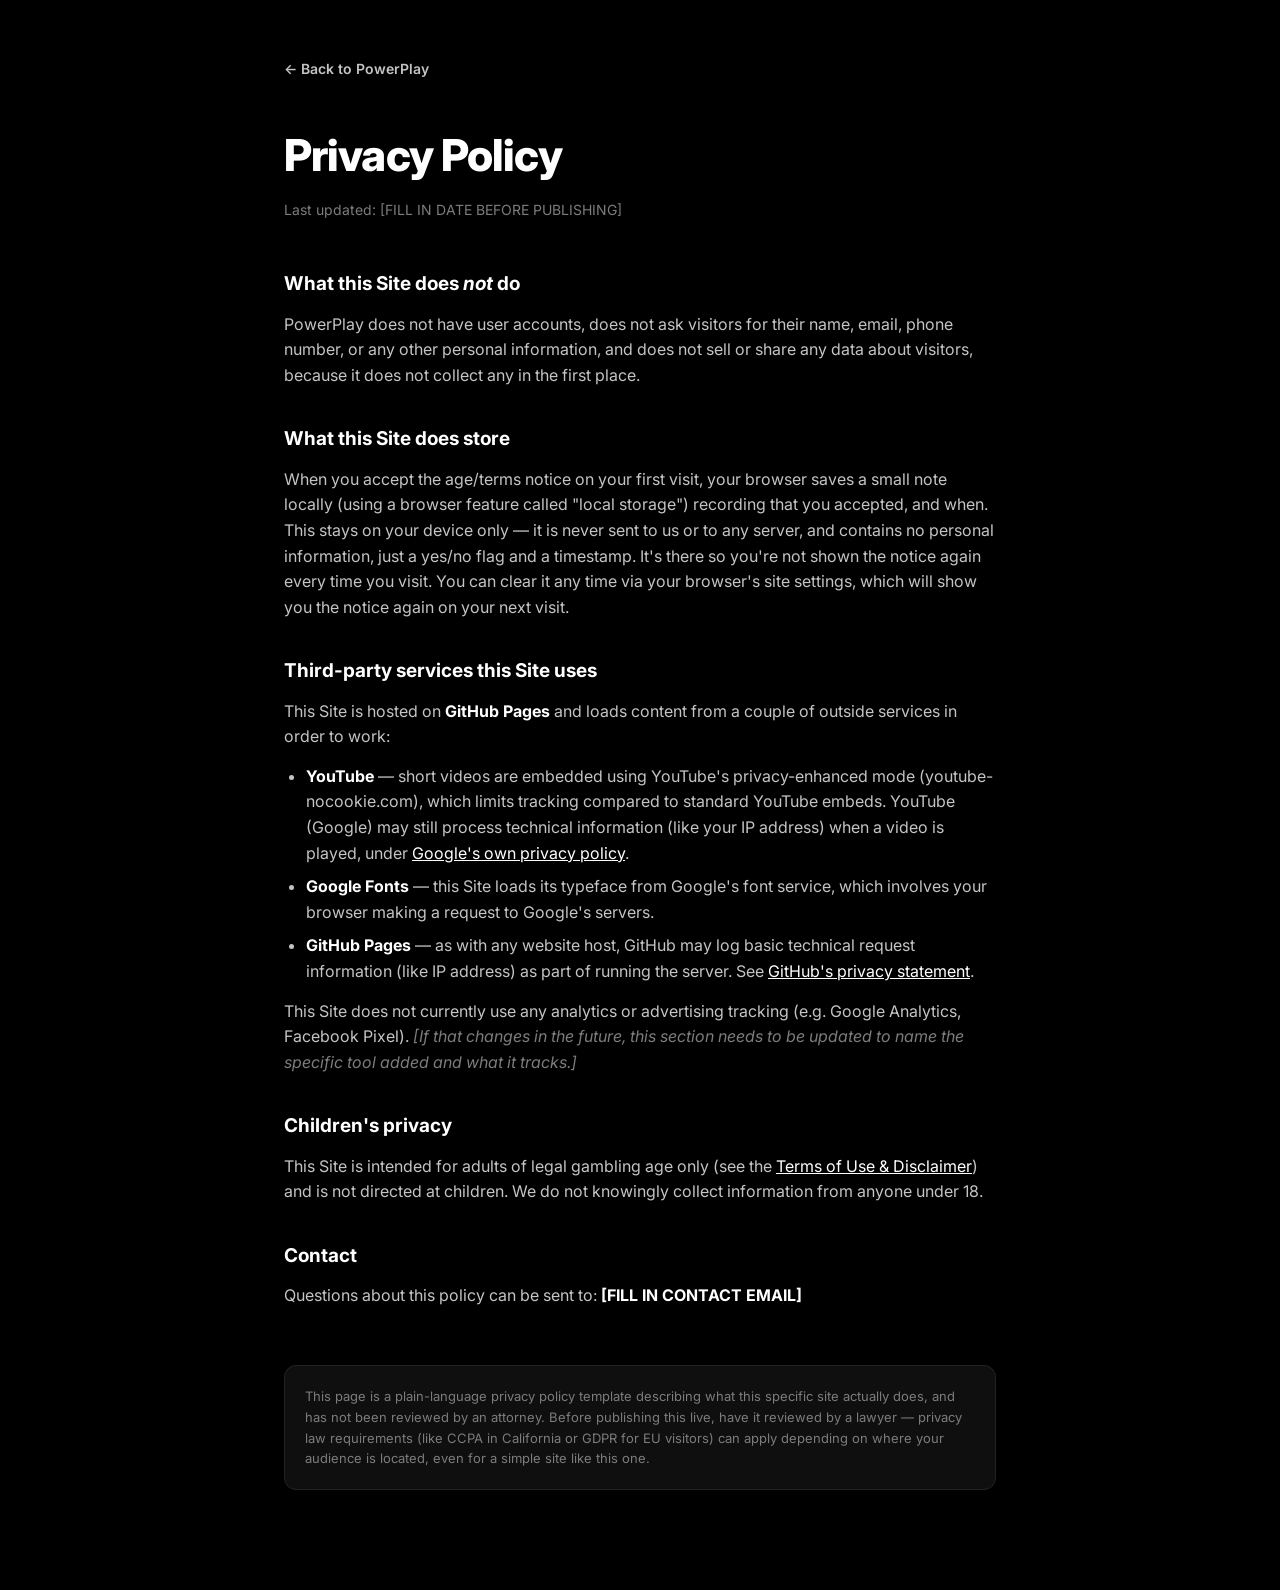
==== privacy.html @ 1d5e3ff7 "Add files via upload" ====
<!DOCTYPE html>
<html lang="en">
<head>
<meta charset="UTF-8">
<meta name="viewport" content="width=device-width, initial-scale=1.0">
<title>Privacy Policy — PowerPlay</title>
<link href="https://fonts.googleapis.com/css2?family=Inter:wght@400;500;600;700;800&display=swap" rel="stylesheet">
<link rel="stylesheet" href="legal.css">
</head>
<body>
<div class="legal-wrap">
  <a href="index.html" class="back-link">&larr; Back to PowerPlay</a>
  <h1>Privacy Policy</h1>
  <p class="effective-date">Last updated: [FILL IN DATE BEFORE PUBLISHING]</p>

  <section>
    <h2>What this Site does <em>not</em> do</h2>
    <p>PowerPlay does not have user accounts, does not ask visitors for their name, email,
    phone number, or any other personal information, and does not sell or share any data about
    visitors, because it does not collect any in the first place.</p>
  </section>

  <section>
    <h2>What this Site does store</h2>
    <p>When you accept the age/terms notice on your first visit, your browser saves a small note
    locally (using a browser feature called "local storage") recording that you accepted, and
    when. This stays on your device only — it is never sent to us or to any server, and contains
    no personal information, just a yes/no flag and a timestamp. It's there so you're not shown
    the notice again every time you visit. You can clear it any time via your browser's site
    settings, which will show you the notice again on your next visit.</p>
  </section>

  <section>
    <h2>Third-party services this Site uses</h2>
    <p>This Site is hosted on <strong>GitHub Pages</strong> and loads content from a couple of
    outside services in order to work:</p>
    <ul>
      <li><strong>YouTube</strong> — short videos are embedded using YouTube's
      privacy-enhanced mode (youtube-nocookie.com), which limits tracking compared to
      standard YouTube embeds. YouTube (Google) may still process technical information
      (like your IP address) when a video is played, under
      <a href="https://policies.google.com/privacy" target="_blank" rel="noopener">Google's own privacy policy</a>.</li>
      <li><strong>Google Fonts</strong> — this Site loads its typeface from Google's font
      service, which involves your browser making a request to Google's servers.</li>
      <li><strong>GitHub Pages</strong> — as with any website host, GitHub may log basic
      technical request information (like IP address) as part of running the server. See
      <a href="https://docs.github.com/en/site-policy/privacy-policies/github-general-privacy-statement" target="_blank" rel="noopener">GitHub's privacy statement</a>.</li>
    </ul>
    <p>This Site does not currently use any analytics or advertising tracking (e.g. Google
    Analytics, Facebook Pixel). <span class="legal-note-inline">[If that changes in the future,
    this section needs to be updated to name the specific tool added and what it tracks.]</span></p>
  </section>

  <section>
    <h2>Children's privacy</h2>
    <p>This Site is intended for adults of legal gambling age only (see the
    <a href="terms.html">Terms of Use &amp; Disclaimer</a>) and is not directed at children.
    We do not knowingly collect information from anyone under 18.</p>
  </section>

  <section>
    <h2>Contact</h2>
    <p>Questions about this policy can be sent to: <strong>[FILL IN CONTACT EMAIL]</strong></p>
  </section>

  <p class="legal-note">
    This page is a plain-language privacy policy template describing what this specific site
    actually does, and has not been reviewed by an attorney. Before publishing this live, have it
    reviewed by a lawyer — privacy law requirements (like CCPA in California or GDPR for EU
    visitors) can apply depending on where your audience is located, even for a simple site
    like this one.
  </p>
</div>
</body>
</html>
---- legal.css ----
:root{
  --bg:#000000;
  --card:#0f0f0f;
  --border:#232323;
  --text:#ffffff;
  --text-dim:#c4c4c4;
  --text-faint:#7c7c7c;
  --font:'Inter',-apple-system,BlinkMacSystemFont,'Segoe UI',sans-serif;
}
*{box-sizing:border-box;}
html{scroll-behavior:smooth;}
@media (prefers-reduced-motion: reduce){
  html{scroll-behavior:auto;}
}
body{
  margin:0;
  background:var(--bg);
  color:var(--text);
  font-family:var(--font);
  -webkit-font-smoothing:antialiased;
  line-height:1.6;
}
a{color:#fff;}
a:focus-visible, button:focus-visible{
  outline:2px solid #ffffff;
  outline-offset:2px;
  border-radius:4px;
}

.legal-wrap{
  max-width:760px;
  margin:0 auto;
  padding:56px 24px 100px;
}
.back-link{
  display:inline-block;
  font-size:14px;
  font-weight:600;
  color:var(--text-dim);
  text-decoration:none;
  margin-bottom:40px;
}
.back-link:hover{color:#fff;}

h1{
  font-size:clamp(32px, 5vw, 44px);
  font-weight:800;
  letter-spacing:-.02em;
  margin:0 0 8px;
}
.effective-date{
  font-size:14px;
  color:var(--text-faint);
  margin:0 0 48px;
}

section{margin-bottom:36px;}
h2{
  font-size:19px;
  font-weight:700;
  margin:0 0 12px;
}
p{
  font-size:16px;
  color:var(--text-dim);
  margin:0 0 14px;
}
p:last-child{margin-bottom:0;}
strong{color:#fff;}
em{color:#fff;font-style:italic;}

ul{
  margin:0 0 14px;
  padding-left:22px;
  color:var(--text-dim);
}
li{margin-bottom:8px;}
li:last-child{margin-bottom:0;}

.legal-note{
  margin-top:56px;
  padding:20px;
  border:1px solid var(--border);
  border-radius:12px;
  font-size:13px;
  color:var(--text-faint);
  background:var(--card);
}
.legal-note-inline{
  color:var(--text-faint);
  font-style:italic;
}
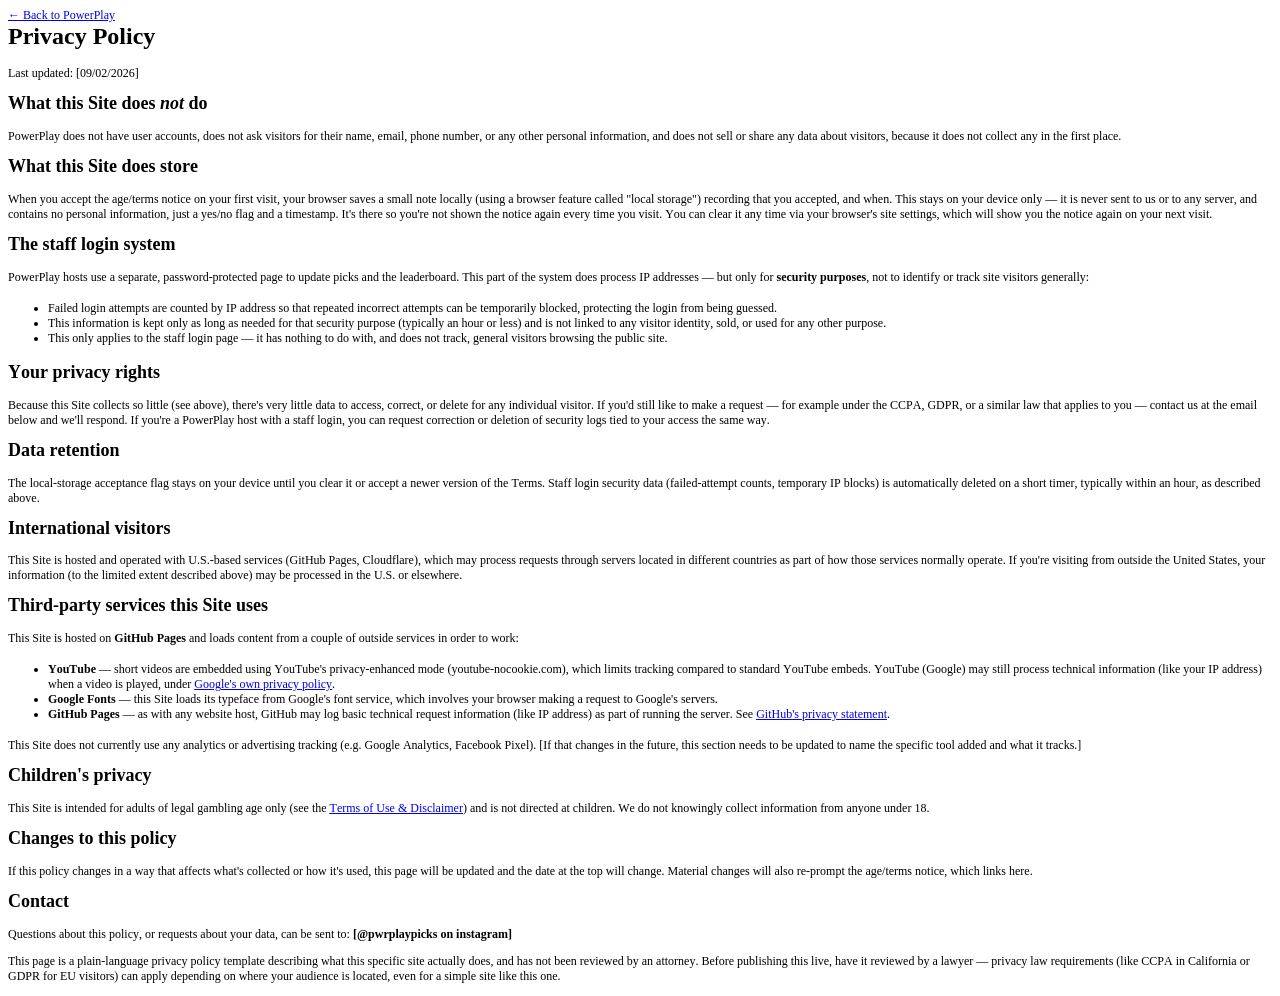
==== commit ac6ea142: "Rename privacy (3).html to privacy.html" ====
--- a/privacy.html
+++ b/privacy.html
@@ -1,75 +1,58 @@
-<!DOCTYPE html>
-<html lang="en">
+<!DOCTYPE html PUBLIC "-//W3C//DTD HTML 4.01//EN" "http://www.w3.org/TR/html4/strict.dtd">
+<html>
 <head>
-<meta charset="UTF-8">
-<meta name="viewport" content="width=device-width, initial-scale=1.0">
-<title>Privacy Policy — PowerPlay</title>
-<link href="https://fonts.googleapis.com/css2?family=Inter:wght@400;500;600;700;800&display=swap" rel="stylesheet">
-<link rel="stylesheet" href="legal.css">
+  <meta http-equiv="Content-Type" content="text/html; charset=utf-8">
+  <meta http-equiv="Content-Style-Type" content="text/css">
+  <title></title>
+  <meta name="Generator" content="Cocoa HTML Writer">
+  <meta name="CocoaVersion" content="2575.7">
+  <style type="text/css">
+    p.p1 {margin: 0.0px 0.0px 0.0px 0.0px; font: 12.0px Times; color: #0000e9; -webkit-text-stroke: #0000e9}
+    p.p3 {margin: 0.0px 0.0px 12.0px 0.0px; font: 12.0px Times; -webkit-text-stroke: #000000}
+    li.li5 {margin: 0.0px 0.0px 0.0px 0.0px; font: 12.0px Times; -webkit-text-stroke: #000000}
+    span.s1 {font: 12.0px 'Times New Roman'; text-decoration: underline ; font-kerning: none}
+    span.s2 {font: 12.0px Times; text-decoration: underline ; font-kerning: none}
+    span.s3 {font-kerning: none}
+    span.s4 {-webkit-text-stroke: 0px #000000}
+    span.s5 {font: 12.0px Times; text-decoration: underline ; font-kerning: none; color: #0000e9; -webkit-text-stroke: 0px #0000e9}
+    ul.ul1 {list-style-type: disc}
+  </style>
 </head>
 <body>
-<div class="legal-wrap">
-  <a href="index.html" class="back-link">&larr; Back to PowerPlay</a>
-  <h1>Privacy Policy</h1>
-  <p class="effective-date">Last updated: [FILL IN DATE BEFORE PUBLISHING]</p>
-
-  <section>
-    <h2>What this Site does <em>not</em> do</h2>
-    <p>PowerPlay does not have user accounts, does not ask visitors for their name, email,
-    phone number, or any other personal information, and does not sell or share any data about
-    visitors, because it does not collect any in the first place.</p>
-  </section>
-
-  <section>
-    <h2>What this Site does store</h2>
-    <p>When you accept the age/terms notice on your first visit, your browser saves a small note
-    locally (using a browser feature called "local storage") recording that you accepted, and
-    when. This stays on your device only — it is never sent to us or to any server, and contains
-    no personal information, just a yes/no flag and a timestamp. It's there so you're not shown
-    the notice again every time you visit. You can clear it any time via your browser's site
-    settings, which will show you the notice again on your next visit.</p>
-  </section>
-
-  <section>
-    <h2>Third-party services this Site uses</h2>
-    <p>This Site is hosted on <strong>GitHub Pages</strong> and loads content from a couple of
-    outside services in order to work:</p>
-    <ul>
-      <li><strong>YouTube</strong> — short videos are embedded using YouTube's
-      privacy-enhanced mode (youtube-nocookie.com), which limits tracking compared to
-      standard YouTube embeds. YouTube (Google) may still process technical information
-      (like your IP address) when a video is played, under
-      <a href="https://policies.google.com/privacy" target="_blank" rel="noopener">Google's own privacy policy</a>.</li>
-      <li><strong>Google Fonts</strong> — this Site loads its typeface from Google's font
-      service, which involves your browser making a request to Google's servers.</li>
-      <li><strong>GitHub Pages</strong> — as with any website host, GitHub may log basic
-      technical request information (like IP address) as part of running the server. See
-      <a href="https://docs.github.com/en/site-policy/privacy-policies/github-general-privacy-statement" target="_blank" rel="noopener">GitHub's privacy statement</a>.</li>
-    </ul>
-    <p>This Site does not currently use any analytics or advertising tracking (e.g. Google
-    Analytics, Facebook Pixel). <span class="legal-note-inline">[If that changes in the future,
-    this section needs to be updated to name the specific tool added and what it tracks.]</span></p>
-  </section>
-
-  <section>
-    <h2>Children's privacy</h2>
-    <p>This Site is intended for adults of legal gambling age only (see the
-    <a href="terms.html">Terms of Use &amp; Disclaimer</a>) and is not directed at children.
-    We do not knowingly collect information from anyone under 18.</p>
-  </section>
-
-  <section>
-    <h2>Contact</h2>
-    <p>Questions about this policy can be sent to: <strong>[FILL IN CONTACT EMAIL]</strong></p>
-  </section>
-
-  <p class="legal-note">
-    This page is a plain-language privacy policy template describing what this specific site
-    actually does, and has not been reviewed by an attorney. Before publishing this live, have it
-    reviewed by a lawyer — privacy law requirements (like CCPA in California or GDPR for EU
-    visitors) can apply depending on where your audience is located, even for a simple site
-    like this one.
-  </p>
-</div>
+<p class="p1"><span class="s1"><a href="file:///Users/robertwhittaker/Downloads/index.html">←<span class="s2"> Back to PowerPlay</span></a></span></p>
+<h1 style="margin: 0.0px 0.0px 16.1px 0.0px; font: 24.0px Times; -webkit-text-stroke: #000000"><span class="s3"><b>Privacy Policy</b></span></h1>
+<p class="p3"><span class="s3">Last updated: [09/02/2026]</span></p>
+<h2 style="margin: 0.0px 0.0px 14.9px 0.0px; font: 18.0px Times; -webkit-text-stroke: #000000"><span class="s3"><b>What this Site does </b><b><i>not</i></b><b> do</b></span></h2>
+<p class="p3"><span class="s3">PowerPlay does not have user accounts, does not ask visitors for their name, email, phone number, or any other personal information, and does not sell or share any data about visitors, because it does not collect any in the first place.</span></p>
+<h2 style="margin: 0.0px 0.0px 14.9px 0.0px; font: 18.0px Times; -webkit-text-stroke: #000000"><span class="s3"><b>What this Site does store</b></span></h2>
+<p class="p3"><span class="s3">When you accept the age/terms notice on your first visit, your browser saves a small note locally (using a browser feature called "local storage") recording that you accepted, and when. This stays on your device only — it is never sent to us or to any server, and contains no personal information, just a yes/no flag and a timestamp. It's there so you're not shown the notice again every time you visit. You can clear it any time via your browser's site settings, which will show you the notice again on your next visit.</span></p>
+<h2 style="margin: 0.0px 0.0px 14.9px 0.0px; font: 18.0px Times; -webkit-text-stroke: #000000"><span class="s3"><b>The staff login system</b></span></h2>
+<p class="p3"><span class="s3">PowerPlay hosts use a separate, password-protected page to update picks and the leaderboard. This part of the system does process IP addresses — but only for <b>security purposes</b>, not to identify or track site visitors generally:</span></p>
+<ul class="ul1">
+  <li class="li5"><span class="s4"></span><span class="s3">Failed login attempts are counted by IP address so that repeated incorrect attempts can be temporarily blocked, protecting the login from being guessed.</span></li>
+  <li class="li5"><span class="s4"></span><span class="s3">This information is kept only as long as needed for that security purpose (typically an hour or less) and is not linked to any visitor identity, sold, or used for any other purpose.</span></li>
+  <li class="li5"><span class="s4"></span><span class="s3">This only applies to the staff login page — it has nothing to do with, and does not track, general visitors browsing the public site.</span></li>
+</ul>
+<h2 style="margin: 0.0px 0.0px 14.9px 0.0px; font: 18.0px Times; -webkit-text-stroke: #000000"><span class="s3"><b>Your privacy rights</b></span></h2>
+<p class="p3"><span class="s3">Because this Site collects so little (see above), there's very little data to access, correct, or delete for any individual visitor. If you'd still like to make a request — for example under the CCPA, GDPR, or a similar law that applies to you — contact us at the email below and we'll respond. If you're a PowerPlay host with a staff login, you can request correction or deletion of security logs tied to your access the same way.</span></p>
+<h2 style="margin: 0.0px 0.0px 14.9px 0.0px; font: 18.0px Times; -webkit-text-stroke: #000000"><span class="s3"><b>Data retention</b></span></h2>
+<p class="p3"><span class="s3">The local-storage acceptance flag stays on your device until you clear it or accept a newer version of the Terms. Staff login security data (failed-attempt counts, temporary IP blocks) is automatically deleted on a short timer, typically within an hour, as described above.</span></p>
+<h2 style="margin: 0.0px 0.0px 14.9px 0.0px; font: 18.0px Times; -webkit-text-stroke: #000000"><span class="s3"><b>International visitors</b></span></h2>
+<p class="p3"><span class="s3">This Site is hosted and operated with U.S.-based services (GitHub Pages, Cloudflare), which may process requests through servers located in different countries as part of how those services normally operate. If you're visiting from outside the United States, your information (to the limited extent described above) may be processed in the U.S. or elsewhere.</span></p>
+<h2 style="margin: 0.0px 0.0px 14.9px 0.0px; font: 18.0px Times; -webkit-text-stroke: #000000"><span class="s3"><b>Third-party services this Site uses</b></span></h2>
+<p class="p3"><span class="s3">This Site is hosted on <b>GitHub Pages</b> and loads content from a couple of outside services in order to work:</span></p>
+<ul class="ul1">
+  <li class="li5"><span class="s4"><b></b></span><span class="s3"><b>YouTube</b> — short videos are embedded using YouTube's privacy-enhanced mode (youtube-nocookie.com), which limits tracking compared to standard YouTube embeds. YouTube (Google) may still process technical information (like your IP address) when a video is played, under <a href="https://policies.google.com/privacy"><span class="s5">Google's own privacy policy</span></a>.</span></li>
+  <li class="li5"><span class="s4"><b></b></span><span class="s3"><b>Google Fonts</b> — this Site loads its typeface from Google's font service, which involves your browser making a request to Google's servers.</span></li>
+  <li class="li5"><span class="s4"><b></b></span><span class="s3"><b>GitHub Pages</b> — as with any website host, GitHub may log basic technical request information (like IP address) as part of running the server. See <a href="https://docs.github.com/en/site-policy/privacy-policies/github-general-privacy-statement"><span class="s5">GitHub's privacy statement</span></a>.</span></li>
+</ul>
+<p class="p3"><span class="s3">This Site does not currently use any analytics or advertising tracking (e.g. Google Analytics, Facebook Pixel). [If that changes in the future, this section needs to be updated to name the specific tool added and what it tracks.]</span></p>
+<h2 style="margin: 0.0px 0.0px 14.9px 0.0px; font: 18.0px Times; -webkit-text-stroke: #000000"><span class="s3"><b>Children's privacy</b></span></h2>
+<p class="p3"><span class="s3">This Site is intended for adults of legal gambling age only (see the <a href="file:///Users/robertwhittaker/Downloads/terms.html"><span class="s5">Terms of Use &amp; Disclaimer</span></a>) and is not directed at children. We do not knowingly collect information from anyone under 18.</span></p>
+<h2 style="margin: 0.0px 0.0px 14.9px 0.0px; font: 18.0px Times; -webkit-text-stroke: #000000"><span class="s3"><b>Changes to this policy</b></span></h2>
+<p class="p3"><span class="s3">If this policy changes in a way that affects what's collected or how it's used, this page will be updated and the date at the top will change. Material changes will also re-prompt the age/terms notice, which links here.</span></p>
+<h2 style="margin: 0.0px 0.0px 14.9px 0.0px; font: 18.0px Times; -webkit-text-stroke: #000000"><span class="s3"><b>Contact</b></span></h2>
+<p class="p3"><span class="s3">Questions about this policy, or requests about your data, can be sent to: <b>[@pwrplaypicks on instagram]</b><b></b></span></p>
+<p class="p3"><span class="s3">This page is a plain-language privacy policy template describing what this specific site actually does, and has not been reviewed by an attorney. Before publishing this live, have it reviewed by a lawyer — privacy law requirements (like CCPA in California or GDPR for EU visitors) can apply depending on where your audience is located, even for a simple site like this one.</span></p>
 </body>
 </html>
